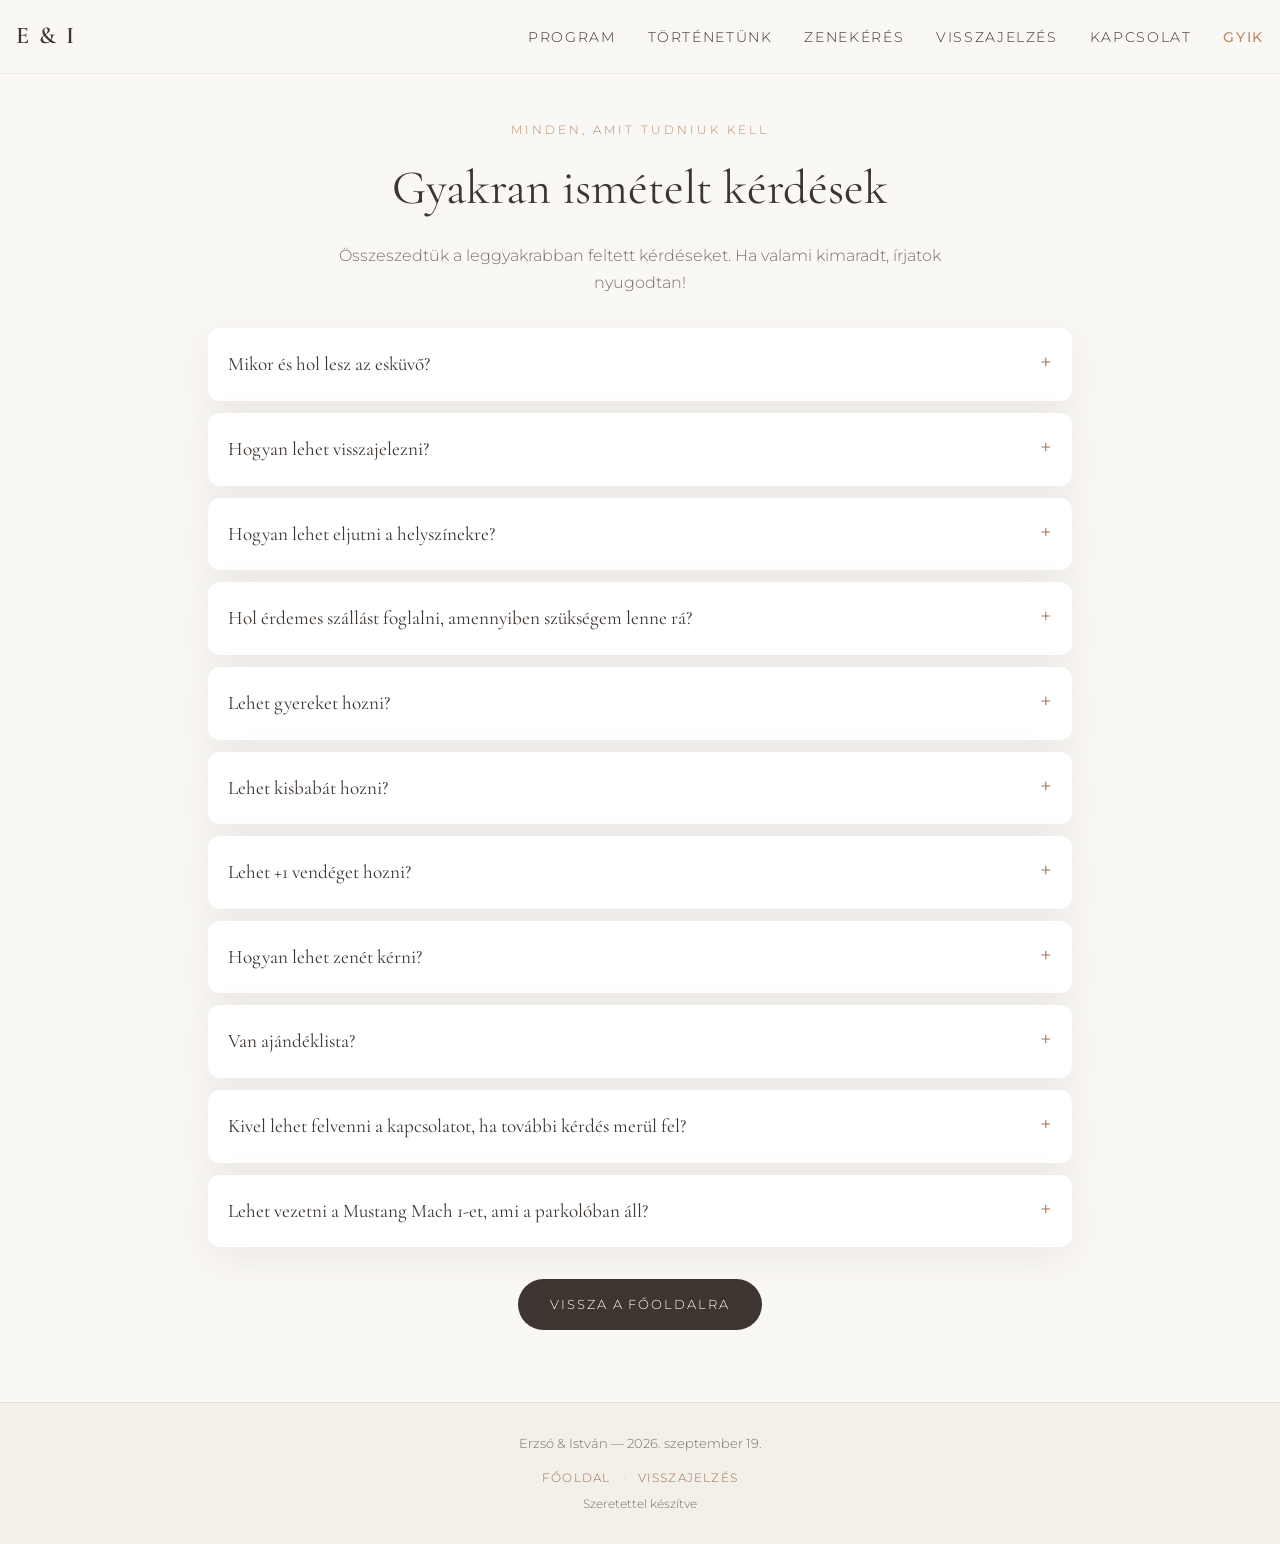
==== gyik.html @ 2e6f3b72 "Tegezés, kapcsolat elrendezés és tartalmi finomítások az oldalon. Egységesebb hangnem, ceremoniamest" ====
<!DOCTYPE html>
<html lang="hu">
<head>
  <meta charset="UTF-8">
  <meta name="viewport" content="width=device-width, initial-scale=1.0">
  <meta name="description" content="Gyakran ismételt kérdések Erzsó és István esküvőjével kapcsolatban.">
  <title>GYIK — Erzsó &amp; István</title>
  <link rel="icon" href="favicon.svg" type="image/svg+xml">
  <link rel="preconnect" href="https://fonts.googleapis.com">
  <link rel="preconnect" href="https://fonts.gstatic.com" crossorigin>
  <link href="https://fonts.googleapis.com/css2?family=Cormorant+Garamond:ital,wght@0,400;0,600;1,400&family=Montserrat:wght@300;400;500&display=swap" rel="stylesheet">
  <link rel="stylesheet" href="styles.css">
</head>
<body>
  <header class="site-header">
    <nav class="nav" aria-label="Fő navigáció">
      <a href="./" class="nav-logo">E &amp; I</a>
      <button class="nav-toggle" aria-label="Menü megnyitása" aria-expanded="false">
        <span></span>
        <span></span>
        <span></span>
      </button>
      <ul class="nav-links">
        <li><a href="./#program">Program</a></li>
        <li><a href="./#story">Történetünk</a></li>
        <li><a href="./#music">Zenekérés</a></li>
        <li><a href="visszajelzes.html">Visszajelzés</a></li>
        <li><a href="./#contact">Kapcsolat</a></li>
        <li><a href="gyik.html" aria-current="page">GYIK</a></li>
      </ul>
    </nav>
  </header>

  <main class="subpage">
    <section class="section faq">
      <div class="container">
        <p class="section-eyebrow">Minden, amit tudniuk kell</p>
        <h1 class="section-title">Gyakran ismételt kérdések</h1>
        <p class="faq-intro">
          Összeszedtük a leggyakrabban feltett kérdéseket. Ha valami kimaradt, írjatok nyugodtan!
        </p>

        <div class="faq-list">
          <details class="faq-item">
            <summary>Mikor és hol lesz az esküvő?</summary>
            <p>
              Az esküvő <strong>2026. szeptember 19-én, szombaton</strong> lesz Budapesten.
              A pontos időpontokat és helyszíneket a
              <a href="./#program">Program</a> szekcióban találjátok.
            </p>
          </details>


          <details class="faq-item">
            <summary>Hogyan lehet visszajelezni?</summary>
            <p>
              Kérjük, a <a href="visszajelzes.html">Visszajelzés</a> oldalon töltsétek ki az űrlapot,
              vagy írjatok nekünk e-mailben: <a href="mailto:erzso.istvan.eskuvo@gmail.com">erzso.istvan.eskuvo@gmail.com</a>.
              A visszajelzéseket 2026. július 9-ig várjuk.
            </p>
          </details>


          <details class="faq-item" id="faq-parking">
            <summary>Hogyan lehet eljutni a helyszínekre?</summary>
            <p>
              A templom a Városliget közelében, a Duna Garden pedig Pesterzsébeten, a Duna partján található.
              Mindkét helyszín autóval és tömegközlekedéssel is megközelíthető.
            </p>
            <p>
              <strong>Fasori Evangélikus Templom — parkolás:</strong> az utcán parkolás lehetséges, szombaton
              ez ingyenes. A legközelebbi mélygarázs a
              <a href="https://ligetbudapest.hu/latogatas/muzeum-melygarazs" target="_blank" rel="noopener noreferrer">Múzeum mélygarázs</a>
              (<a href="https://maps.google.com/?q=1146+Budapest,+D%C3%B3zsa+Gy%C3%B6rgy+%C3%BAt+33" target="_blank" rel="noopener noreferrer">1146 Budapest, Dózsa György út 33.</a>),
              kb. 7 perc séta a templomhoz. Díj: 400 Ft / megkezdett óra, 200 Ft / megkezdett félóra.
            </p>
            <p>
              <strong>Duna Garden — parkolás:</strong> ingyenes parkolás érhető el a helyszínen.
            </p>
            <p>
              A két helyszín között taxival kb. 20 perc az út, tömegközlekedéssel kb. 40 perc. Amennyiben
              transzferre van szükségetek a két helyszín között, írjatok nekünk nyugodtan — segítünk megszervezni.
            </p>
          </details>

          <details class="faq-item" id="faq-accommodation">
            <summary>Hol érdemes szállást foglalni, amennyiben szükségem lenne rá?</summary>
            <p>
              A szállást mindenki magának intézi. A templom a Városliget közelében van, a vacsora pedig
              Pesterzsébeten, a Duna partján. Érdemes olyan helyet választani, ami mindkét helyszínhez
              kényelmesen elérhető (pl. belváros, pesti oldal).
            </p>
            <p>
              Néhány szoba rendelkezésre áll Duna Gardenben, ha szükséged van itt szállásra, mielőbb jelezd. Ha konkrét szállásajánlástippet kérsz, akkor is írjatok nyugodtan.
            </p>
          </details>

          <details class="faq-item" id="faq-kids">
            <summary>Lehet gyereket hozni?</summary>
            <p>
              Igen, ők is jöhetnek, életkori megkötés nélkül, viszont jelezzétek a meghívón az életkort. Lesz külön elkülönített játszószoba
              a gyerekeknek (a vendégtérből nyílik, üvegfallal). Az épület mellett egy füves terület is
              található, érdemes lehet ennek megfelelő öltözettel készülni. Játékokat biztosítunk. Ha kisbabával érkeznétek, nézzétek meg a következő kérdést.
            </p>
          </details>

          <details class="faq-item">
            <summary>Lehet kisbabát hozni?</summary>
            <p>
              Abszolút, amennyiben komfortosnak gondoljátok. Az esküvő helyszíne akadálymentes babakocsival,
              a templomnál néhány lépcsőfok található. A kisbabával érkező édesanyák részére egy külön,
              dedikált hotelszoba is rendelkezésre fog állni fürdőszobával a földszinten, elvonulás és
              altatás céljából az esküvő teljes időtartama alatt (délután 16:00-tól másnap 10:00-ig).
              További részletekért és információért Erzsót keressétek ezügyben :)
            </p>
          </details>

          <details class="faq-item">
            <summary>Lehet +1 vendéget hozni?</summary>
            <p>A meghívóban szerepel, hány főre számítunk, és ezt a meghíváskor is jelezzük. Ha bizonytalanok vagytok, írjatok vagy hívjatok minket.</p>
          </details>

          <details class="faq-item">
            <summary>Hogyan lehet zenét kérni?</summary>
            <p>
              DJ lesz az eseményen, a kéréseiteket eljuttatjuk neki. A
              <a href="./#music">Zenekérés</a> szekcióban találjátok a közös Spotify lejátszási listánkat,
              ahova bármilyen kedvenc dalotokat hozzáadhatjátok, limit nélkül.
            </p>
          </details>

          <details class="faq-item" id="faq-gift">
            <summary>Van ajándéklista?</summary>
            <p>
              Mivel már jó ideje együtt élünk, a háztartásunk „teljes kiadásban” üzemel, mindenünk megvan,
              amit hasznunkra vehetünk. Ajándéklista ezért nincs. A Ti jelenlétetek a legnagyobb ajándék számunkra, de ha szeretnétek valami aprósággal kedveskedni, azt nagyon köszönjük.
            </p>
          </details>

          <details class="faq-item">
            <summary>Kivel lehet felvenni a kapcsolatot, ha további kérdés merül fel?</summary>
            <p>
              Írjatok az <a href="mailto:erzso.istvan.eskuvo@gmail.com">erzso.istvan.eskuvo@gmail.com</a>
              címre, vagy hívjatok minket:
              Fichó Erzsébet — <a href="tel:+36305583643">+36 30 558 3643</a>,
              Reményi István — <a href="tel:+36202469421">+36 20 246 9421</a>.
            </p>
            <p>
              Az esküvő napján késés, helyszín vagy gyors kérdés esetén Bánki Dávid ceremóniamester a fő kapcsolattartó:
              <a href="tel:+36303843213">+36 30 384 3213</a>.
            </p>
          </details>

          <details class="faq-item">
            <summary>Lehet vezetni a Mustang Mach 1-et, ami a parkolóban áll?</summary>
            <p>István üzeni: NEM. De szívesen elviszi bárkit egy körre, vagy veri fel a környéket a V8-as motorral :). </p>
          </details>
        </div>

        <p class="faq-back">
          <a href="./" class="btn btn-primary">Vissza a főoldalra</a>
        </p>
      </div>
    </section>
  </main>

  <footer class="site-footer">
    <p>Erzsó &amp; István — 2026. szeptember 19.</p>
    <nav class="footer-links" aria-label="Gyors linkek">
      <a href="./">Főoldal</a>
      <span aria-hidden="true">·</span>
      <a href="visszajelzes.html">Visszajelzés</a>
    </nav>
    <p class="footer-note">Szeretettel készítve</p>
  </footer>

  <script src="script.js"></script>
</body>
</html>
---- styles.css ----
:root {
  --color-bg: #faf8f5;
  --color-surface: #ffffff;
  --color-text: #3d3530;
  --color-muted: #7a6f68;
  --color-accent: #b8896a;
  --color-accent-dark: #9a6f52;
  --color-hero-overlay: rgba(35, 28, 24, 0.62);
  --font-serif: "Cormorant Garamond", Georgia, serif;
  --font-sans: "Montserrat", system-ui, sans-serif;
  --shadow-soft: 0 12px 40px rgba(61, 53, 48, 0.08);
  --radius: 12px;
  --max-width: 1320px;
}

*,
*::before,
*::after {
  box-sizing: border-box;
}

html {
  scroll-behavior: smooth;
  scroll-padding-top: 5rem;
}

body {
  margin: 0;
  font-family: var(--font-sans);
  font-weight: 300;
  color: var(--color-text);
  background: var(--color-bg);
  line-height: 1.7;
}

img {
  max-width: 100%;
  display: block;
}

a {
  color: var(--color-accent-dark);
  text-decoration: none;
}

a:hover {
  text-decoration: underline;
}

.container {
  width: min(100% - 2rem, var(--max-width));
  margin-inline: auto;
}

.site-header {
  position: fixed;
  inset: 0 0 auto;
  z-index: 100;
  background: rgba(250, 248, 245, 0.92);
  backdrop-filter: blur(10px);
  border-bottom: 1px solid rgba(184, 137, 106, 0.15);
}

.nav {
  width: min(100% - 2rem, var(--max-width));
  margin-inline: auto;
  display: flex;
  align-items: center;
  justify-content: space-between;
  padding: 1rem 0;
}

.nav-logo {
  font-family: var(--font-serif);
  font-size: 1.5rem;
  font-weight: 600;
  color: var(--color-text);
  letter-spacing: 0.08em;
}

.nav-links {
  display: flex;
  gap: 2rem;
  list-style: none;
  margin: 0;
  padding: 0;
}

.nav-links a {
  color: var(--color-text);
  font-size: 0.85rem;
  letter-spacing: 0.12em;
  text-transform: uppercase;
  text-decoration: none;
}

.nav-links a:hover {
  color: var(--color-accent);
}

.nav-toggle {
  display: none;
  flex-direction: column;
  gap: 5px;
  background: none;
  border: none;
  cursor: pointer;
  padding: 0.25rem;
}

.nav-toggle span {
  display: block;
  width: 22px;
  height: 2px;
  background: var(--color-text);
  transition: transform 0.2s, opacity 0.2s;
}

.hero {
  position: relative;
  min-height: 100vh;
  display: grid;
  place-items: center;
  text-align: center;
  color: #fff;
  background: url("images/las_vegas2.jpeg") center / cover no-repeat;
  padding: 5rem 1.5rem 3rem;
}

.hero-overlay {
  position: absolute;
  inset: 0;
  background: linear-gradient(
    to bottom,
    rgba(35, 28, 24, 0.48) 0%,
    rgba(35, 28, 24, 0.62) 45%,
    rgba(35, 28, 24, 0.78) 100%
  );
  pointer-events: none;
}

.hero-content {
  position: relative;
  z-index: 1;
  max-width: 864px;
}

.hero-intro {
  margin-top: -5.5rem;
}

.hero-eyebrow {
  letter-spacing: 0.3em;
  text-transform: uppercase;
  font-size: 0.75rem;
  margin: 0 0 1rem;
}

.hero-title {
  font-family: var(--font-serif);
  font-size: clamp(3rem, 8vw, 5.5rem);
  font-weight: 400;
  line-height: 1.1;
  margin: 0 0 1rem;
}

.hero-title span {
  font-style: italic;
  font-weight: 400;
}

.hero-date,
.hero-location {
  font-size: 1.1rem;
  letter-spacing: 0.15em;
  text-transform: uppercase;
  margin: 0.35rem 0;
}

.countdown {
  display: flex;
  justify-content: center;
  gap: 1.5rem;
  margin: 5.5rem 0 1.5rem;
  flex-wrap: wrap;
}

.hero-deadline {
  margin: 0 0 1rem;
  font-size: 0.85rem;
  letter-spacing: 0.12em;
  text-transform: uppercase;
  opacity: 0.95;
}

.countdown-item {
  min-width: 72px;
}

.countdown-value {
  display: block;
  font-family: var(--font-serif);
  font-size: 2.5rem;
  line-height: 1;
}

.countdown-label {
  display: block;
  font-size: 0.7rem;
  letter-spacing: 0.2em;
  text-transform: uppercase;
  margin-top: 0.35rem;
}

.btn {
  display: inline-block;
  padding: 0.9rem 2rem;
  border-radius: 999px;
  font-size: 0.8rem;
  letter-spacing: 0.15em;
  text-transform: uppercase;
  border: none;
  cursor: pointer;
  transition: transform 0.2s, background 0.2s;
}

.btn-primary {
  background: #fff;
  color: var(--color-text);
}

.btn-primary:hover {
  transform: translateY(-2px);
  background: var(--color-bg);
  text-decoration: none;
}

.btn-cta {
  background: #ffffff;
  color: var(--color-text);
  font-weight: 500;
  box-shadow: 0 10px 32px rgba(35, 28, 24, 0.38);
  border: 1px solid rgba(255, 255, 255, 0.95);
  text-decoration: none;
}

.btn-cta:hover {
  transform: translateY(-2px);
  background: var(--color-bg);
  color: var(--color-accent-dark);
  text-decoration: none;
}

.section {
  padding: 3.5rem 0;
}

.section-eyebrow {
  text-align: center;
  color: var(--color-accent);
  letter-spacing: 0.25em;
  text-transform: uppercase;
  font-size: 0.75rem;
  margin: 0 0 0.5rem;
}

.section-title {
  font-family: var(--font-serif);
  font-size: clamp(2rem, 5vw, 3rem);
  font-weight: 400;
  text-align: center;
  margin: 0 0 1.75rem;
}

.story-content {
  max-width: 1104px;
  margin-inline: auto;
  text-align: center;
}

.story-content p {
  color: var(--color-muted);
  font-size: 1.05rem;
  line-height: 1.75;
  margin: 0 0 1.25rem;
}

.story-content p:last-child {
  margin-bottom: 0;
}

.story-gallery {
  display: grid;
  grid-template-columns: repeat(4, 1fr);
  gap: 1.25rem;
  max-width: 1152px;
  margin: 2.5rem auto 0;
}

.story-photo {
  margin: 0;
}

.story-photo img {
  display: block;
  width: 100%;
  aspect-ratio: 4 / 5;
  object-fit: cover;
  border-radius: var(--radius);
  box-shadow: var(--shadow-soft);
}

.story-photo figcaption {
  margin-top: 0.6rem;
  text-align: center;
  font-size: 0.8rem;
  letter-spacing: 0.06em;
  color: var(--color-muted);
}

.details,
.program {
  background: var(--color-surface);
}

.program .timeline {
  margin-top: 2rem;
}

.details-grid {
  display: grid;
  grid-template-columns: repeat(3, 1fr);
  gap: 1.5rem;
  max-width: 1080px;
  margin-inline: auto;
}

.details-text {
  max-width: 864px;
  margin: 1.5rem auto 0;
  text-align: center;
}

.details-text h3 {
  font-family: var(--font-serif);
  font-size: 1.5rem;
  font-weight: 400;
  margin: 0 0 1rem;
  color: var(--color-text);
}

.details-text p {
  margin: 0 0 1rem;
  color: var(--color-muted);
  font-size: 1.05rem;
  line-height: 1.7;
}

.details-text p:last-child {
  margin-bottom: 0;
}

.detail-card {
  background: var(--color-bg);
  padding: 1.5rem 1.25rem;
  border-radius: var(--radius);
  text-align: center;
  box-shadow: var(--shadow-soft);
}

.detail-icon {
  font-size: 1.5rem;
  color: var(--color-accent);
  margin-bottom: 1rem;
}

.detail-icon svg {
  display: block;
  width: 1.75rem;
  height: 1.75rem;
  margin-inline: auto;
}

.detail-card h3 {
  font-family: var(--font-serif);
  font-size: 1.5rem;
  font-weight: 400;
  margin: 0 0 0.5rem;
}

.detail-time {
  color: var(--color-accent-dark);
  font-weight: 500;
  margin-bottom: 0.75rem;
}

.btn-map {
  display: inline-block;
  padding: 0.65rem 1.1rem;
  border-radius: 999px;
  font-size: 0.72rem;
  letter-spacing: 0.1em;
  text-transform: uppercase;
  text-decoration: none;
  background: var(--color-accent);
  color: #fff;
  transition: transform 0.2s, background 0.2s;
}

.btn-map:hover {
  transform: translateY(-1px);
  background: var(--color-accent-dark);
  text-decoration: none;
}

.venue-maps {
  display: grid;
  grid-template-columns: repeat(2, 1fr);
  gap: 1.25rem;
  max-width: 1080px;
  margin: 1.75rem auto 0;
}

.venue-map {
  background: var(--color-bg);
  padding: 1.25rem;
  border-radius: var(--radius);
  box-shadow: var(--shadow-soft);
  text-align: center;
}

.venue-map-title {
  font-family: var(--font-serif);
  font-size: 1.25rem;
  font-weight: 400;
  margin: 0 0 0.35rem;
}

.venue-map-address {
  margin: 0 0 1rem;
  color: var(--color-muted);
  font-size: 0.95rem;
}

.map-embed {
  overflow: hidden;
  border-radius: calc(var(--radius) - 2px);
  margin-bottom: 1rem;
  border: 1px solid rgba(184, 137, 106, 0.18);
}

.map-embed iframe {
  display: block;
  width: 100%;
  height: 220px;
  border: 0;
}

.timeline {
  max-width: 720px;
  margin-inline: auto;
}

.timeline-date {
  display: block;
  font-size: 0.8rem;
  letter-spacing: 0.12em;
  text-transform: uppercase;
  color: var(--color-accent);
  margin-bottom: 1.25rem;
}

.timeline-events {
  list-style: none;
  margin: 0;
  padding: 0;
  display: grid;
  gap: 0.65rem;
}

.timeline-event {
  display: grid;
  grid-template-columns: 4.5rem 1fr;
  gap: 0.85rem;
  align-items: start;
  padding: 0.85rem 1rem;
  background: var(--color-bg);
  border-radius: var(--radius);
  box-shadow: var(--shadow-soft);
  border: 1px solid rgba(184, 137, 106, 0.12);
}

.timeline-time {
  font-family: var(--font-serif);
  font-size: 1.15rem;
  font-weight: 600;
  line-height: 1.2;
  color: var(--color-accent-dark);
  white-space: nowrap;
}

.timeline-label {
  color: var(--color-text);
  font-size: 0.98rem;
  line-height: 1.45;
}

.program-day-contact {
  margin-top: 1.25rem;
  padding: 1.15rem 1.25rem;
  background: var(--color-bg);
  border-radius: var(--radius);
  box-shadow: var(--shadow-soft);
  border-left: 3px solid var(--color-accent);
  text-align: left;
}

.program-day-contact h3 {
  font-family: var(--font-serif);
  font-size: 1.2rem;
  font-weight: 400;
  margin: 0 0 0.5rem;
}

.program-day-contact p {
  margin: 0 0 0.75rem;
  color: var(--color-muted);
  font-size: 0.95rem;
  line-height: 1.55;
}

.program-day-contact-link {
  font-weight: 500;
}

.timeline-note {
  margin: 1.75rem auto 0;
  max-width: 720px;
  padding: 1rem 1.25rem;
  background: var(--color-bg);
  border-left: 3px solid var(--color-accent);
  border-radius: var(--radius);
  box-shadow: var(--shadow-soft);
}

.timeline-note p {
  margin: 0;
  color: var(--color-muted);
  font-size: 0.95rem;
  line-height: 1.6;
}

.rsvp {
  background: var(--color-surface);
  padding-bottom: 2rem;
}

.rsvp-note {
  text-align: center;
  color: var(--color-muted);
  margin: -1rem 0 1.5rem;
}

.form-embed {
  max-width: 768px;
  margin-inline: auto;
}

.form-embed-frame {
  position: relative;
  overflow: hidden;
  border-radius: var(--radius);
  box-shadow: var(--shadow-soft);
  background: var(--color-surface);
}

.form-embed iframe {
  display: block;
  width: 100%;
  border: 0;
}

.form-embed-accent {
  position: absolute;
  top: 0;
  left: 0;
  right: 0;
  height: 22px;
  background: linear-gradient(90deg, var(--color-accent-dark), var(--color-accent));
  z-index: 2;
  pointer-events: none;
  border-radius: var(--radius) var(--radius) 0 0;
}

.form-embed-login-mask {
  position: absolute;
  top: 96px;
  left: 0;
  right: 0;
  height: 44px;
  background: var(--color-surface);
  z-index: 2;
  pointer-events: none;
}

@media (max-width: 480px) {
  .form-embed-login-mask {
    top: 138px;
  }
}

.rsvp-form {
  max-width: 624px;
  margin-inline: auto;
  display: grid;
  gap: 1.25rem;
  padding: 2rem;
  background: var(--color-bg);
  border-radius: var(--radius);
  box-shadow: var(--shadow-soft);
}

.form-status {
  text-align: center;
  font-size: 0.95rem;
  margin: 0;
}

.form-status--success {
  color: #2d6a4f;
}

.form-status--error {
  color: #9b2226;
}

.form-row {
  display: grid;
  gap: 0.4rem;
}

.form-row label {
  font-size: 0.8rem;
  letter-spacing: 0.08em;
  text-transform: uppercase;
}

.form-row input,
.form-row select,
.form-row textarea {
  width: 100%;
  padding: 0.85rem 1rem;
  border: 1px solid rgba(184, 137, 106, 0.25);
  border-radius: 8px;
  font: inherit;
  background: var(--color-bg);
  color: var(--color-text);
}

.form-row input:focus,
.form-row select:focus,
.form-row textarea:focus {
  outline: 2px solid rgba(184, 137, 106, 0.35);
  outline-offset: 2px;
}

.form-hint {
  font-size: 0.85rem;
  color: var(--color-muted);
  text-align: center;
  margin: 0.5rem 0 0;
}

.info-preview {
  background: var(--color-surface);
}

.info-intro {
  text-align: center;
  color: var(--color-muted);
  max-width: none;
  margin: -1rem auto 1.75rem;
}

.info-intro a {
  color: var(--color-accent-dark);
}

.info-grid {
  display: grid;
  grid-template-columns: repeat(2, 1fr);
  gap: 1.25rem;
  max-width: 984px;
  margin-inline: auto;
}

.info-card {
  background: var(--color-bg);
  padding: 1.5rem 1.25rem;
  border-radius: var(--radius);
  box-shadow: var(--shadow-soft);
  border: 1px solid rgba(184, 137, 106, 0.12);
}

.info-icon {
  color: var(--color-accent);
  margin-bottom: 0.85rem;
}

.info-icon svg {
  display: block;
  width: 1.6rem;
  height: 1.6rem;
}

.info-card h3 {
  font-family: var(--font-serif);
  font-size: 1.2rem;
  font-weight: 400;
  margin: 0 0 0.5rem;
  color: var(--color-text);
}

.info-card p {
  margin: 0 0 0.85rem;
  color: var(--color-muted);
  font-size: 0.95rem;
  line-height: 1.6;
}

.info-link {
  font-size: 0.8rem;
  letter-spacing: 0.06em;
  text-transform: uppercase;
  color: var(--color-accent-dark);
  text-decoration: none;
}

.info-link:hover {
  text-decoration: underline;
}

.music {
  padding: 2.25rem 0;
}

.music .section-eyebrow {
  margin-bottom: 0.35rem;
}

.music .section-title {
  margin-bottom: 1rem;
}

.music-note {
  text-align: center;
  color: var(--color-muted);
  max-width: 624px;
  margin: -0.25rem auto 1rem;
  font-size: 0.98rem;
  line-height: 1.65;
}

.music-box {
  max-width: 480px;
  margin-inline: auto;
  padding: 1.25rem 1.5rem;
  background: var(--color-bg);
  border-radius: var(--radius);
  text-align: center;
  box-shadow: var(--shadow-soft);
}

.music-icon {
  font-size: 1.5rem;
  color: var(--color-accent);
  margin: 0 0 0.75rem;
}

.btn-spotify {
  background: #1db954;
  color: #fff;
}

.btn-spotify:hover {
  transform: translateY(-2px);
  background: #1aa34a;
  text-decoration: none;
}

.music-hint {
  margin: 0.65rem 0 0;
  font-size: 0.78rem;
  color: var(--color-muted);
}

.subpage {
  padding-top: 4rem;
}

.faq-intro {
  text-align: center;
  color: var(--color-muted);
  max-width: 672px;
  margin: -1rem auto 2rem;
}

.faq-list {
  max-width: 864px;
  margin-inline: auto;
  display: grid;
  gap: 0.75rem;
}

.faq-item {
  background: var(--color-surface);
  border-radius: var(--radius);
  box-shadow: var(--shadow-soft);
  padding: 0 1.25rem;
}

.faq-item summary {
  font-family: var(--font-serif);
  font-size: 1.2rem;
  font-weight: 400;
  padding: 1.25rem 0;
  cursor: pointer;
  list-style: none;
}

.faq-item summary::-webkit-details-marker {
  display: none;
}

.faq-item summary::after {
  content: "+";
  float: right;
  color: var(--color-accent);
  font-family: var(--font-sans);
  font-size: 1.25rem;
  line-height: 1.4;
}

.faq-item[open] summary::after {
  content: "−";
}

.faq-item p {
  margin: 0 0 1.25rem;
  padding-bottom: 0.25rem;
  color: var(--color-muted);
  line-height: 1.7;
}

.faq-item a {
  color: var(--color-accent-dark);
}

.faq-back {
  text-align: center;
  margin-top: 2rem;
}

.faq-back .btn-primary {
  background: var(--color-text);
  color: #fff;
}

.faq-back .btn-primary:hover {
  background: var(--color-accent-dark);
}

.nav-links a[aria-current="page"],
.nav-links a.is-active {
  color: var(--color-accent);
  font-weight: 500;
}

.contact {
  background: var(--color-bg);
  border-top: 1px solid rgba(184, 137, 106, 0.25);
}

.contact-note {
  text-align: center;
  color: var(--color-muted);
  margin: -1rem 0 1.75rem;
}

.contact-layout {
  display: flex;
  flex-direction: column;
  gap: 1.25rem;
  max-width: 720px;
  margin-inline: auto;
}

.contact-row--pair {
  display: grid;
  grid-template-columns: repeat(2, 1fr);
  gap: 1.25rem;
}

.contact-card--highlight {
  border: 1px solid rgba(184, 137, 106, 0.35);
  background: #fffaf6;
}

.contact-role {
  margin: 0 0 0.65rem;
  color: var(--color-muted);
  font-size: 0.85rem;
  line-height: 1.45;
}

.contact-card {
  background: var(--color-surface);
  padding: 1.75rem 1.25rem;
  border-radius: var(--radius);
  text-align: center;
  box-shadow: var(--shadow-soft);
  border: 1px solid rgba(184, 137, 106, 0.12);
}

.contact-icon {
  color: var(--color-accent);
  margin-bottom: 1rem;
}

.contact-icon svg {
  display: block;
  width: 1.75rem;
  height: 1.75rem;
  margin-inline: auto;
}

.contact-card h3 {
  font-family: var(--font-serif);
  font-size: 1.25rem;
  font-weight: 400;
  margin: 0 0 0.65rem;
  color: var(--color-text);
}

.contact-link {
  display: inline-block;
  color: var(--color-accent-dark);
  text-decoration: none;
  font-size: 0.95rem;
  line-height: 1.5;
  word-break: break-word;
}

.contact-link:hover {
  text-decoration: underline;
}

.site-footer {
  text-align: center;
  padding: 1.1rem 1.5rem;
  background: #f3efe9;
  border-top: 1px solid rgba(184, 137, 106, 0.18);
  color: var(--color-muted);
  font-size: 0.8rem;
}

.footer-links {
  display: flex;
  flex-wrap: wrap;
  justify-content: center;
  align-items: center;
  gap: 0.5rem 0.75rem;
  margin: 0.45rem 0;
}

.footer-links a {
  color: var(--color-accent-dark);
  font-size: 0.75rem;
  letter-spacing: 0.1em;
  text-transform: uppercase;
  text-decoration: none;
}

.footer-links a:hover {
  color: var(--color-accent);
  text-decoration: underline;
}

.footer-links span {
  color: rgba(184, 137, 106, 0.5);
  font-size: 0.75rem;
}

.footer-note {
  margin-top: 0.15rem;
  font-size: 0.72rem;
}

@media (max-width: 900px) {
  .story-gallery {
    grid-template-columns: repeat(2, 1fr);
    max-width: 624px;
  }

  .details-grid,
  .venue-maps,
  .info-grid {
    grid-template-columns: 1fr;
  }

  .contact-row--pair {
    grid-template-columns: 1fr;
    max-width: 432px;
    margin-inline: auto;
    width: 100%;
  }

  .contact-layout {
    max-width: 432px;
  }

  .nav-toggle {
    display: flex;
  }

  .nav-links {
    position: absolute;
    top: 100%;
    left: 0;
    right: 0;
    flex-direction: column;
    gap: 0;
    background: rgba(250, 248, 245, 0.98);
    border-bottom: 1px solid rgba(184, 137, 106, 0.15);
    padding: 0;
    max-height: 0;
    overflow: hidden;
    transition: max-height 0.3s ease;
  }

  .nav-links.open {
    max-height: 420px;
    padding: 1rem 0;
  }

  .nav-links li {
    text-align: center;
    padding: 0.75rem 0;
  }

  .nav-toggle[aria-expanded="true"] span:nth-child(1) {
    transform: translateY(7px) rotate(45deg);
  }

  .nav-toggle[aria-expanded="true"] span:nth-child(2) {
    opacity: 0;
  }

  .nav-toggle[aria-expanded="true"] span:nth-child(3) {
    transform: translateY(-7px) rotate(-45deg);
  }
}

@media (max-width: 480px) {
  .timeline-event {
    grid-template-columns: 1fr;
    gap: 0.35rem;
    padding: 0.95rem 1rem;
  }

  .timeline-time {
    font-size: 1.25rem;
  }

  .timeline-label {
    font-size: 1rem;
  }

  .map-embed iframe {
    height: 200px;
  }
}
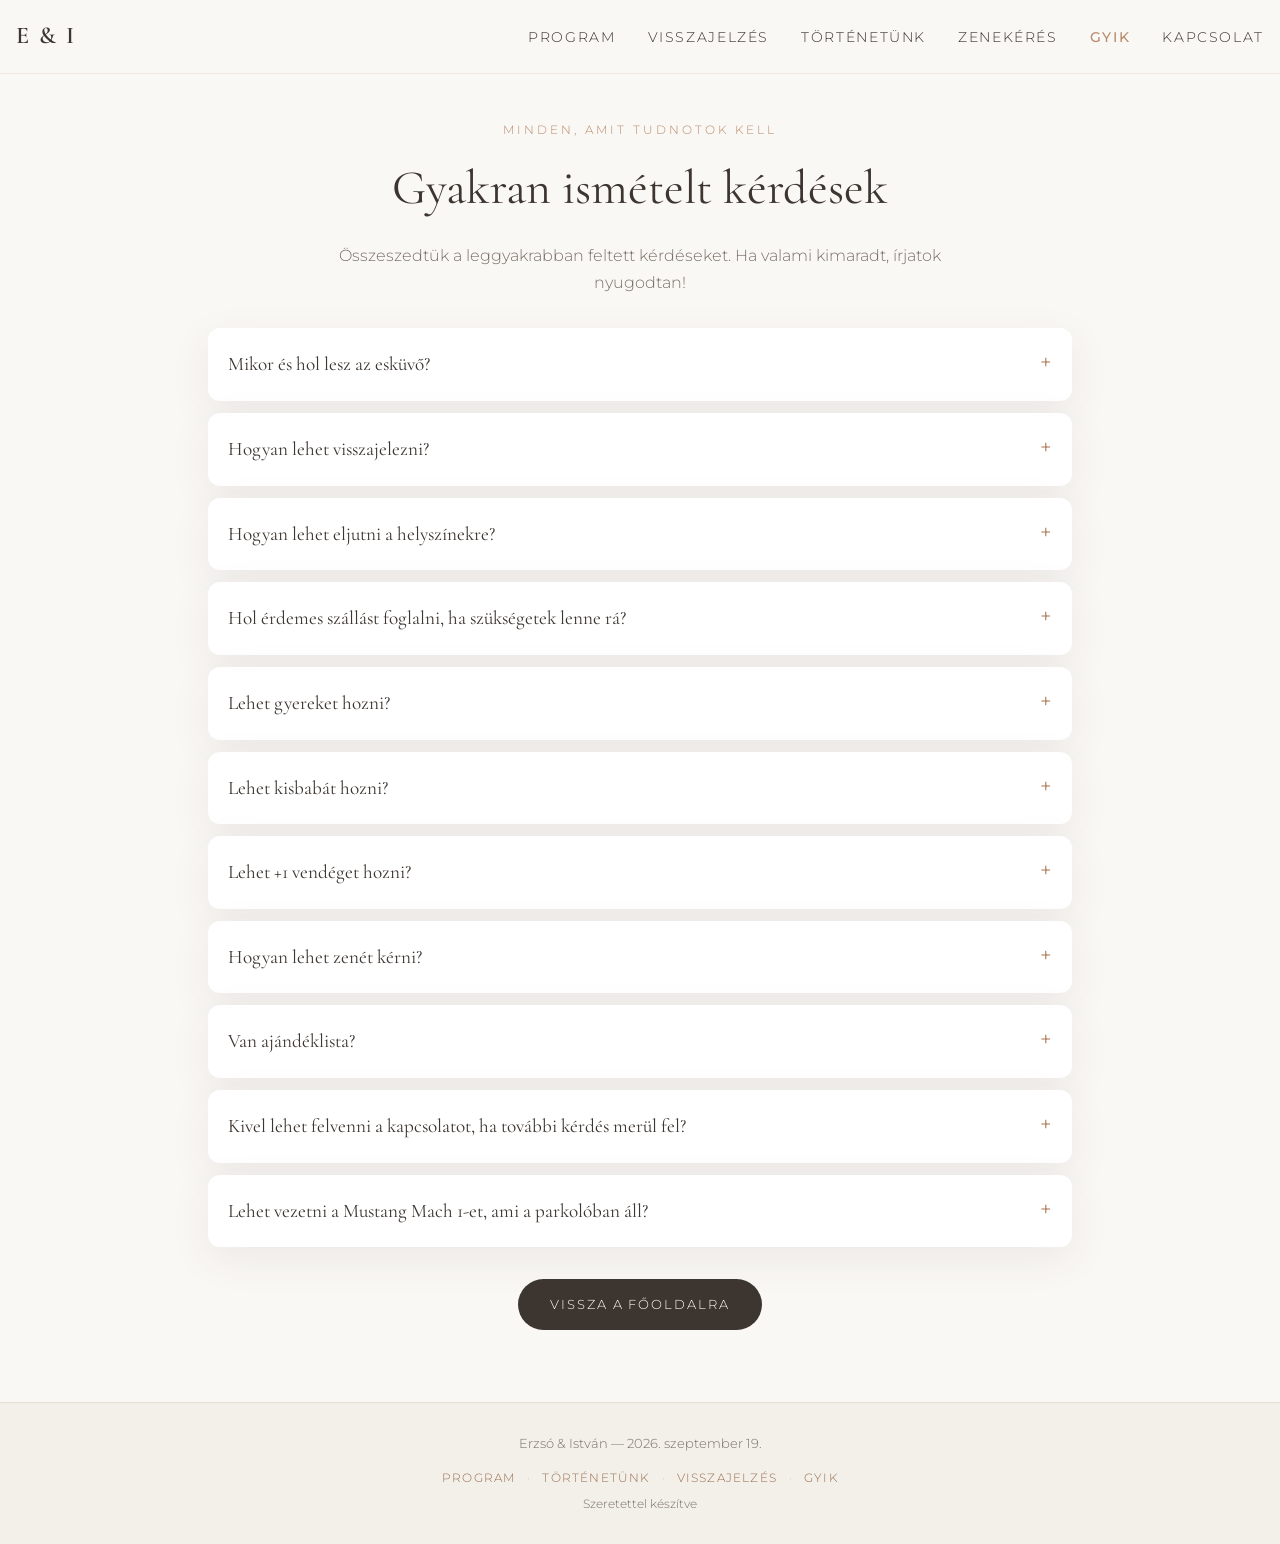
==== commit ee462248: "Tegezés, megosztás, navigáció és esküvő napi finomítások. Open Graph és noindex, RSVP határidő logik" ====
--- a/gyik.html
+++ b/gyik.html
@@ -3,9 +3,25 @@
 <head>
   <meta charset="UTF-8">
   <meta name="viewport" content="width=device-width, initial-scale=1.0">
+  <meta name="robots" content="noindex, nofollow">
   <meta name="description" content="Gyakran ismételt kérdések Erzsó és István esküvőjével kapcsolatban.">
   <title>GYIK — Erzsó &amp; István</title>
+  <meta property="og:type" content="website">
+  <meta property="og:site_name" content="Erzsó &amp; István">
+  <meta property="og:title" content="GYIK — Erzsó &amp; István">
+  <meta property="og:description" content="Gyakran ismételt kérdések Erzsó és István esküvőjével kapcsolatban.">
+  <meta property="og:url" content="https://www.erzso-es-istvan-2026.hu/gyik.html">
+  <meta property="og:image" content="https://www.erzso-es-istvan-2026.hu/images/las_vegas2.jpeg">
+  <meta property="og:image:width" content="1086">
+  <meta property="og:image:height" content="724">
+  <meta property="og:image:alt" content="Erzsó és István — esküvői meghívó">
+  <meta property="og:locale" content="hu_HU">
+  <meta name="twitter:card" content="summary_large_image">
+  <meta name="twitter:title" content="GYIK — Erzsó &amp; István">
+  <meta name="twitter:description" content="Gyakran ismételt kérdések Erzsó és István esküvőjével kapcsolatban.">
+  <meta name="twitter:image" content="https://www.erzso-es-istvan-2026.hu/images/las_vegas2.jpeg">
   <link rel="icon" href="favicon.svg" type="image/svg+xml">
+  <link rel="apple-touch-icon" href="apple-touch-icon.png" sizes="180x180">
   <link rel="preconnect" href="https://fonts.googleapis.com">
   <link rel="preconnect" href="https://fonts.gstatic.com" crossorigin>
   <link href="https://fonts.googleapis.com/css2?family=Cormorant+Garamond:ital,wght@0,400;0,600;1,400&family=Montserrat:wght@300;400;500&display=swap" rel="stylesheet">
@@ -22,11 +38,11 @@
       </button>
       <ul class="nav-links">
         <li><a href="./#program">Program</a></li>
-        <li><a href="./#story">Történetünk</a></li>
+        <li><a href="visszajelzes.html">Visszajelzés</a></li>
+        <li><a href="tortenetunk.html">Történetünk</a></li>
         <li><a href="./#music">Zenekérés</a></li>
-        <li><a href="visszajelzes.html">Visszajelzés</a></li>
+        <li><a href="gyik.html" aria-current="page">GYIK</a></li>
         <li><a href="./#contact">Kapcsolat</a></li>
-        <li><a href="gyik.html" aria-current="page">GYIK</a></li>
       </ul>
     </nav>
   </header>
@@ -34,7 +50,7 @@
   <main class="subpage">
     <section class="section faq">
       <div class="container">
-        <p class="section-eyebrow">Minden, amit tudniuk kell</p>
+        <p class="section-eyebrow">Minden, amit tudnotok kell</p>
         <h1 class="section-title">Gyakran ismételt kérdések</h1>
         <p class="faq-intro">
           Összeszedtük a leggyakrabban feltett kérdéseket. Ha valami kimaradt, írjatok nyugodtan!
@@ -56,7 +72,7 @@
             <p>
               Kérjük, a <a href="visszajelzes.html">Visszajelzés</a> oldalon töltsétek ki az űrlapot,
               vagy írjatok nekünk e-mailben: <a href="mailto:erzso.istvan.eskuvo@gmail.com">erzso.istvan.eskuvo@gmail.com</a>.
-              A visszajelzéseket 2026. július 9-ig várjuk.
+              <span id="rsvp-deadline-faq"> A visszajelzéseket 2026. július 9-ig várjuk.</span>
             </p>
           </details>
 
@@ -84,14 +100,15 @@
           </details>
 
           <details class="faq-item" id="faq-accommodation">
-            <summary>Hol érdemes szállást foglalni, amennyiben szükségem lenne rá?</summary>
+            <summary>Hol érdemes szállást foglalni, ha szükségetek lenne rá?</summary>
             <p>
               A szállást mindenki magának intézi. A templom a Városliget közelében van, a vacsora pedig
               Pesterzsébeten, a Duna partján. Érdemes olyan helyet választani, ami mindkét helyszínhez
               kényelmesen elérhető (pl. belváros, pesti oldal).
             </p>
             <p>
-              Néhány szoba rendelkezésre áll Duna Gardenben, ha szükséged van itt szállásra, mielőbb jelezd. Ha konkrét szállásajánlástippet kérsz, akkor is írjatok nyugodtan.
+              Néhány szoba rendelkezésre áll a Duna Gardenben — ha nálatok lenne szükség szállásra a helyszínen,
+              jelezzétek minél hamarabb. Konkrét szállásötletre is szívesen adunk tippet, ehhez is nyugodtan írjatok.
             </p>
           </details>
 
@@ -133,7 +150,7 @@
             <summary>Van ajándéklista?</summary>
             <p>
               Mivel már jó ideje együtt élünk, a háztartásunk „teljes kiadásban” üzemel, mindenünk megvan,
-              amit hasznunkra vehetünk. Ajándéklista ezért nincs. A Ti jelenlétetek a legnagyobb ajándék számunkra, de ha szeretnétek valami aprósággal kedveskedni, azt nagyon köszönjük.
+              amit hasznunkra vehetünk. Ajándéklista ezért nincs. A ti jelenlétetek a legnagyobb ajándék számunkra, de ha szeretnétek valami aprósággal kedveskedni, azt nagyon köszönjük.
             </p>
           </details>
 
@@ -167,9 +184,13 @@
   <footer class="site-footer">
     <p>Erzsó &amp; István — 2026. szeptember 19.</p>
     <nav class="footer-links" aria-label="Gyors linkek">
-      <a href="./">Főoldal</a>
+      <a href="./#program">Program</a>
+      <span aria-hidden="true">·</span>
+      <a href="tortenetunk.html">Történetünk</a>
       <span aria-hidden="true">·</span>
       <a href="visszajelzes.html">Visszajelzés</a>
+      <span aria-hidden="true">·</span>
+      <a href="gyik.html">GYIK</a>
     </nav>
     <p class="footer-note">Szeretettel készítve</p>
   </footer>
--- a/styles.css
+++ b/styles.css
@@ -179,10 +179,30 @@
 
 .countdown {
   display: flex;
+  flex-direction: column;
+  align-items: center;
+  margin: 5.5rem 0 1.5rem;
+}
+
+.countdown-grid {
+  display: flex;
   justify-content: center;
   gap: 1.5rem;
-  margin: 5.5rem 0 1.5rem;
   flex-wrap: wrap;
+}
+
+.countdown-message {
+  font-family: var(--font-serif);
+  font-size: clamp(1.5rem, 5vw, 2rem);
+  line-height: 1.35;
+  margin: 0;
+  max-width: 16ch;
+  text-align: center;
+}
+
+.countdown.is-message {
+  margin-top: 4.5rem;
+  margin-bottom: 2rem;
 }
 
 .hero-deadline {
@@ -321,6 +341,10 @@
 .details,
 .program {
   background: var(--color-surface);
+}
+
+.program {
+  padding-bottom: 1.5rem;
 }
 
 .program .timeline {
@@ -413,6 +437,33 @@
   text-decoration: none;
 }
 
+.btn-map--secondary {
+  background: transparent;
+  color: var(--color-accent-dark);
+  border: 1px solid rgba(184, 137, 106, 0.45);
+}
+
+.btn-map--secondary:hover {
+  background: rgba(184, 137, 106, 0.1);
+}
+
+.map-actions {
+  display: flex;
+  flex-direction: column;
+  gap: 0.5rem;
+  margin-bottom: 0.65rem;
+}
+
+.map-actions .btn-map {
+  width: 100%;
+  text-align: center;
+}
+
+.venue-map > .btn-map--secondary:last-child {
+  width: 100%;
+  text-align: center;
+}
+
 .venue-maps {
   display: grid;
   grid-template-columns: repeat(2, 1fr);
@@ -480,7 +531,7 @@
 
 .timeline-event {
   display: grid;
-  grid-template-columns: 4.5rem 1fr;
+  grid-template-columns: auto 1fr;
   gap: 0.85rem;
   align-items: start;
   padding: 0.85rem 1rem;
@@ -673,6 +724,11 @@
 
 .info-preview {
   background: var(--color-surface);
+  padding-top: 1.5rem;
+}
+
+.info-preview .section-title {
+  margin-bottom: 1.25rem;
 }
 
 .info-intro {
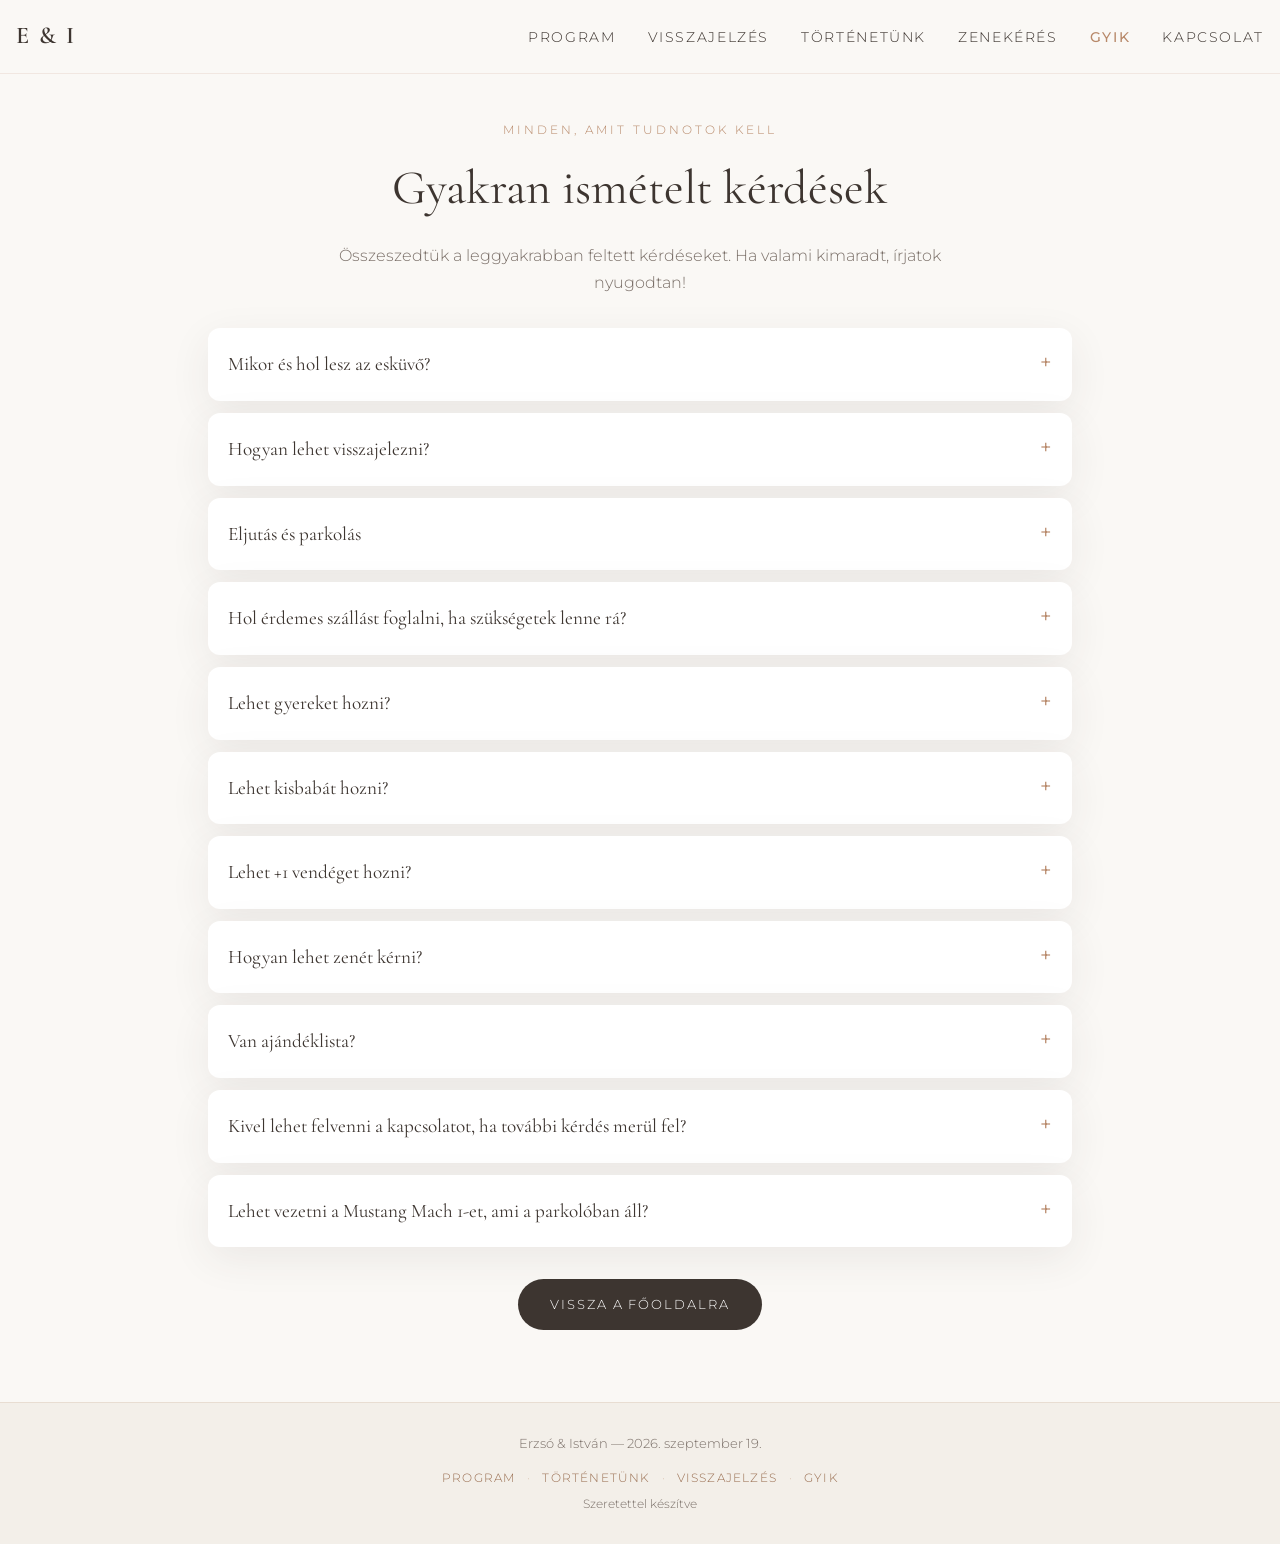
==== commit 043b3099: "Térképgombok, GYIK horgony, visszaszámláló és ceremoniamester szövegek finomítása. Co-authored-by: C" ====
--- a/gyik.html
+++ b/gyik.html
@@ -77,8 +77,8 @@
           </details>
 
 
-          <details class="faq-item" id="faq-parking">
-            <summary>Hogyan lehet eljutni a helyszínekre?</summary>
+          <details class="faq-item" id="faq-transport">
+            <summary>Eljutás és parkolás</summary>
             <p>
               A templom a Városliget közelében, a Duna Garden pedig Pesterzsébeten, a Duna partján található.
               Mindkét helyszín autóval és tömegközlekedéssel is megközelíthető.
@@ -163,7 +163,7 @@
               Reményi István — <a href="tel:+36202469421">+36 20 246 9421</a>.
             </p>
             <p>
-              Az esküvő napján késés, helyszín vagy gyors kérdés esetén Bánki Dávid ceremóniamester a fő kapcsolattartó:
+              Késés, helyszín vagy gyors kérdés esetén Bánki Dávid, ceremoniamester — az esküvő napján:
               <a href="tel:+36303843213">+36 30 384 3213</a>.
             </p>
           </details>
--- a/styles.css
+++ b/styles.css
@@ -451,16 +451,24 @@
   display: flex;
   flex-direction: column;
   gap: 0.5rem;
-  margin-bottom: 0.65rem;
-}
-
-.map-actions .btn-map {
+}
+
+.map-actions .btn-map:not(.btn-map--compact) {
   width: 100%;
   text-align: center;
 }
 
-.venue-map > .btn-map--secondary:last-child {
-  width: 100%;
+.map-actions-row {
+  display: flex;
+  gap: 0.45rem;
+}
+
+.map-actions-row .btn-map--compact {
+  flex: 1;
+  min-width: 0;
+  padding: 0.45rem 0.5rem;
+  font-size: 0.58rem;
+  letter-spacing: 0.06em;
   text-align: center;
 }
 
